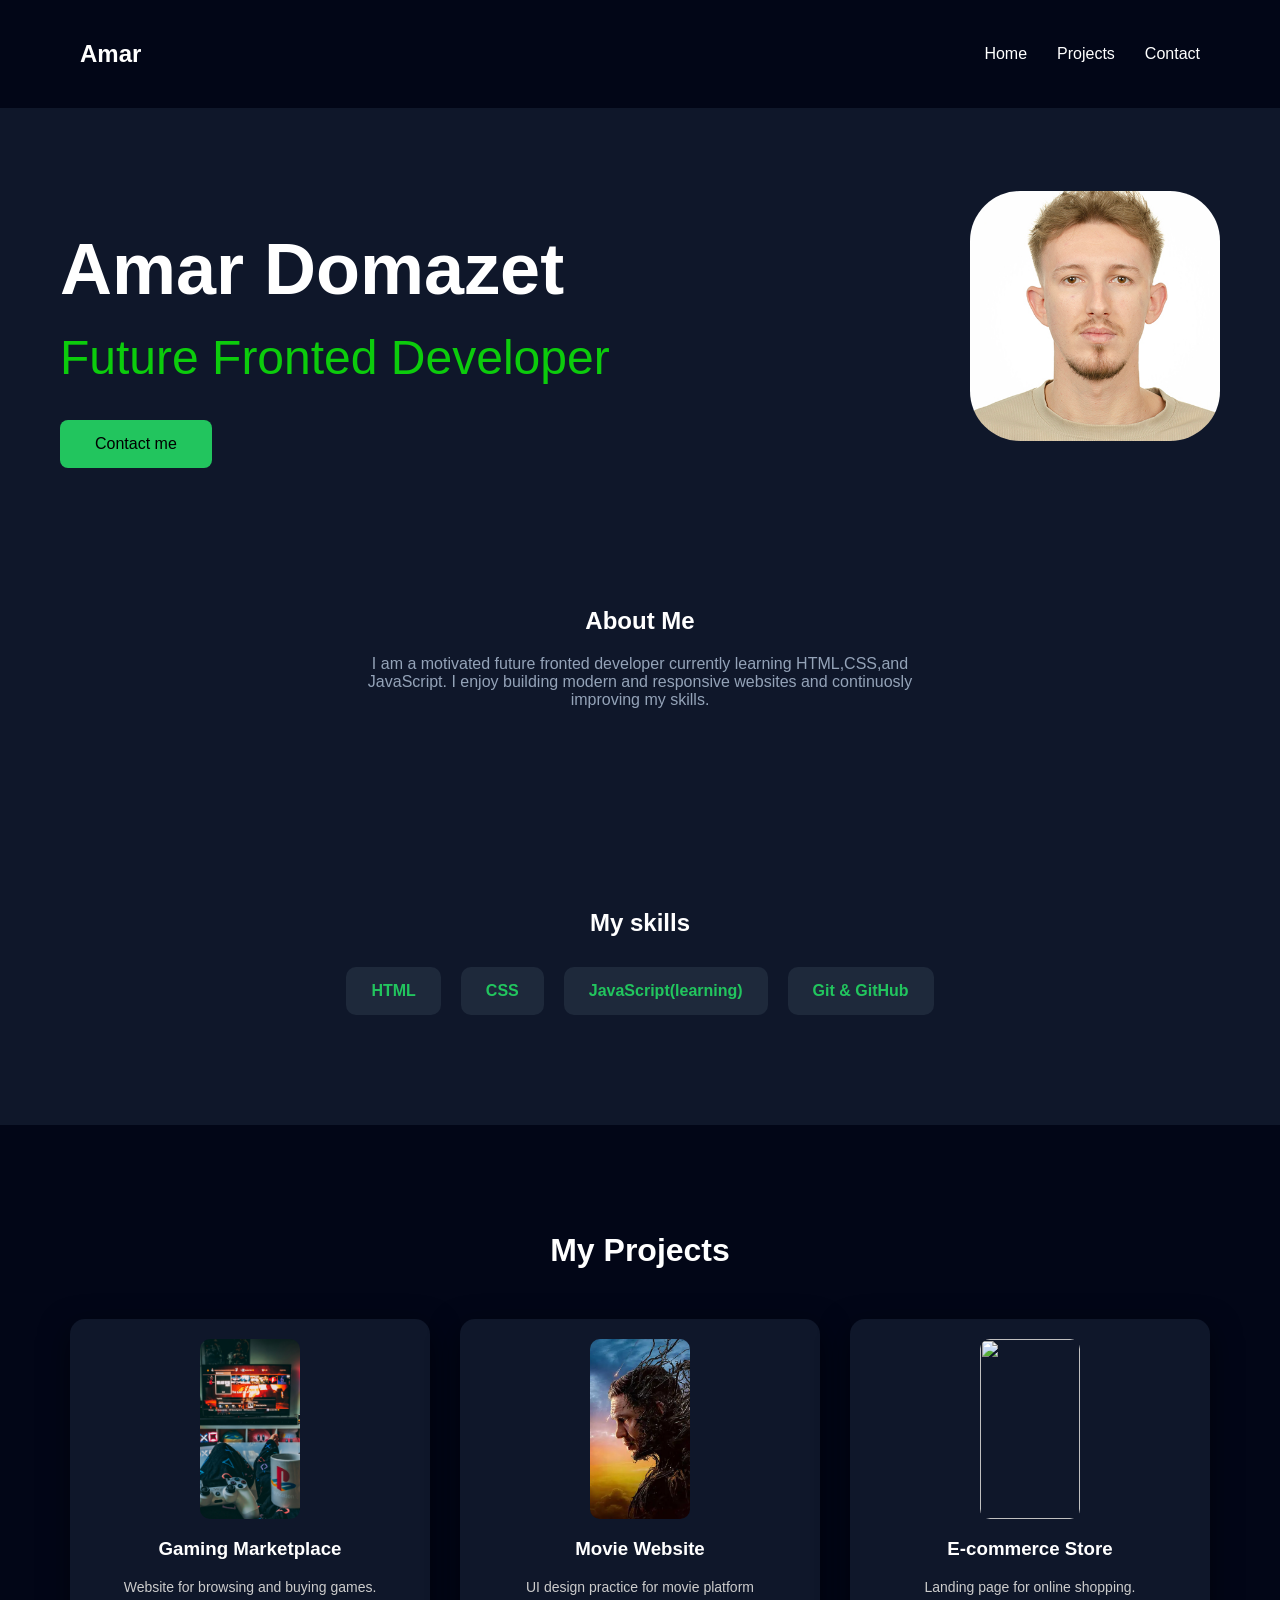
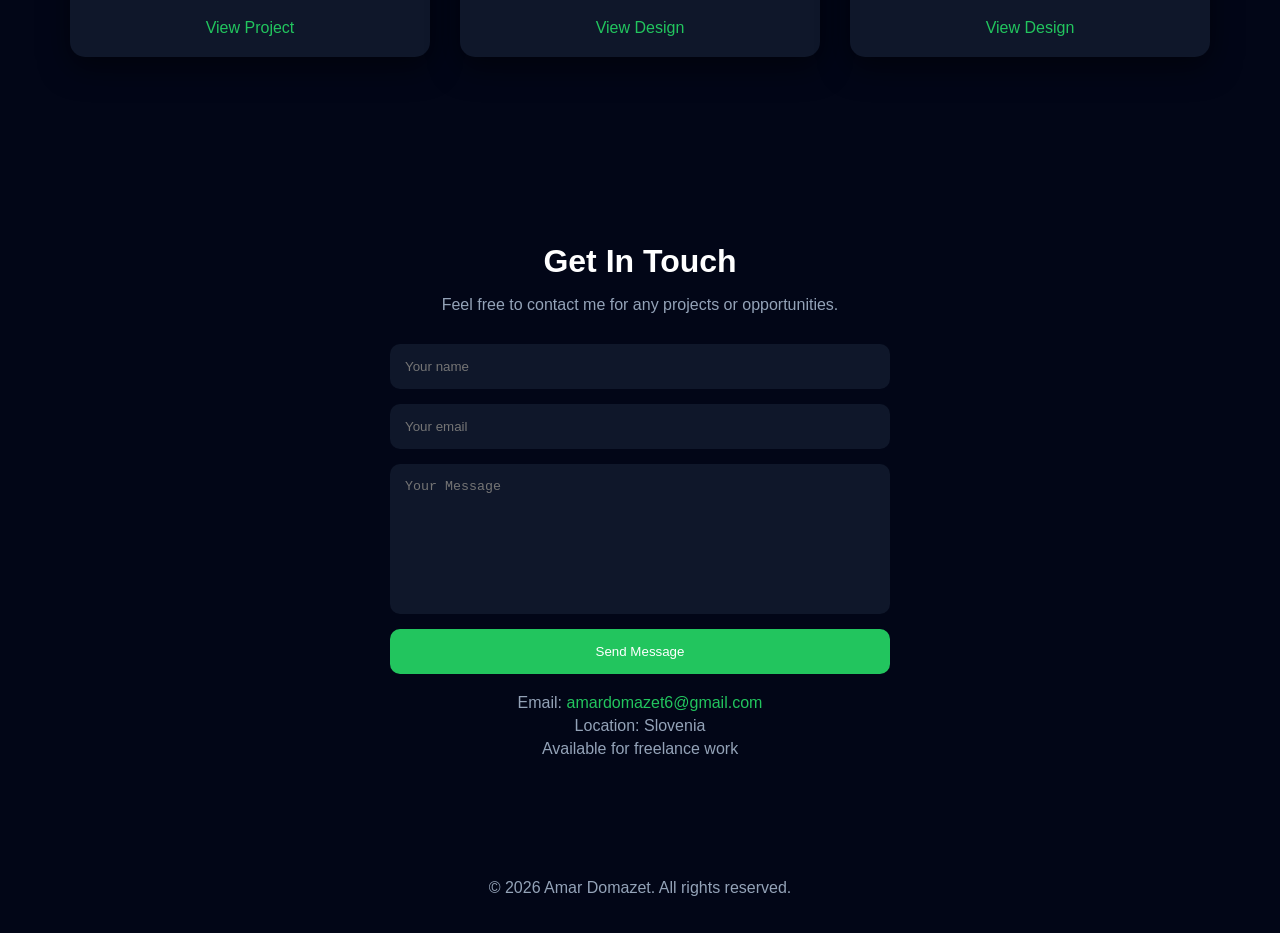
==== inde.html @ 66a32590 "initial portofolio upload" ====
<!DOCTYPE html>
<html lang="en">
<head>
    <meta charset="UTF-8">
    <title>Amar Portofolio</title>
    <link rel="stylesheet" href="style.css">
</head>
<body>

    <nav class="navbar">
        <h2>Amar</h2>

        <ul>
            <li><a href="#">Home</a></li>
            <li><a href="#projects">Projects</a></li>
            <li><a href="#contact">Contact</a></li>
        </ul>

    </nav>

    <section class="hero">
        <div class="hero-text">
        <h1>Amar Domazet</h1>
        <p>Future Fronted Developer</p>
        <button>Contact me</button>
        </div>

        <div class="hero-img">
            <img src="me.jpg" alt="">
        </div>

    </section>

    <section class="about">
        <h2>About Me</h2>
        <p>
            I am a motivated future fronted developer currently learning HTML,CSS,and JavaScript.
            I enjoy building modern and responsive websites and continuosly improving my skills.
        </p>
    </section>

    <section class="skills">
        <h2>My skills</h2>

        <div class="skills-container">
            <div class="skill">HTML</div>
            <div class="skill">CSS</div>
            <div class="skill">JavaScript(learning)</div>
            <div class="skill">Git & GitHub</div>
        </div>
    </section>

    <section class="projects">
        <h2>My Projects</h2>

        <div class="projects-container">

            <div class="project-card">
                <img src="gaming.jpg">
                <h3>Gaming Marketplace</h3>
                <p>Website for browsing and buying games.</p>
                <a href="https://ammar1312.github.io/gaming-marketplace/"target="_blank">View Project</a>
            </div>

            <div class="project-card">
                <img src="movie.jpg">
                <h3>Movie Website</h3>
                <p>UI design practice for movie platform</p>
                <a href="#">View Design</a>
            </div>

            <div class="project-card">
                <img src="ecommerce.jpg">
                <h3>E-commerce Store</h3>
                <p>Landing page for online shopping.</p>
                <a href="#">View Design</a>
            </div>

        </div>
    </section>

    <section id="contact" class="contact">
        <h2>Get In Touch</h2>
        <p>Feel free to contact me for any projects or opportunities.</p>

        <form class="contact-form">
            <input type="text" placeholder="Your name" required>
            <input type="email" placeholder="Your email" required>
            <textarea placeholder="Your Message" required></textarea>

            <button type="submit">Send Message</button>
        </form>

        <div class="contact-info">
            <p> Email: <a href="amardomazet6@gmail.com">amardomazet6@gmail.com</a></p>
            <p>Location: Slovenia</p>
            <p>Available for freelance work</p>
        </div>
    </section>

    <footer class="footer">
        <p>© 2026 Amar Domazet. All rights reserved.</p>
    </footer>
    


</body>
</html>
---- style.css ----
body {
    margin: 0;
    font-family: Arial;
    background: #0f172a;
    color: white;
}

.hero {
    display: flex;
    justify-content: space-between;
    align-items: center;
    padding: 60px;
} 

.hero-text {
    font-size: 48px;
}

.hero-text p {
    margin: 20px 0;
    color: #0ccc0c;
}

.hero-text button {
    padding: 15px 35px;
    font-size: 16px;
    background: #22c55e;
    border: none;
    border-radius: 8px;
    cursor: pointer;
}

.hero-img img {
    width: 250px;
    height: 250px;
    border-radius: 50px;
    object-fit: cover;
}

.hero-text button:hover {
    background: #16a34a;
}

.hero-text h1 {
    margin-bottom: 10px;
}

.projects {
    padding: 80px 60px;
    background: #020617;
    color: white;
    margin-top: 50px;
}

.projects h2 {
    text-align: center;
    margin-bottom: 50px;
    font-size: 32px;
}

.projects-container {
    display: flex;
    justify-content: center;
    gap: 30px;
}

.project-card {
    background: #0f172a;
    padding: 20px;
    border-radius: 15px;
    width: 320px;
    text-align: center;
    transition: 0.3s;
    box-shadow: 0 10px 30px rgba(0, 0, 0, 0.5);
}

.project-card img {
    width: 100px;
    height: 180px;
    object-fit: cover;
    border-radius: 10px;
}

.project-card h3 {
    margin-top: 15px;
}

.project-card p {
    font-size: 14px;
    color: #ccc;
}

.project-card a {
    display: inline-block;
    margin-top: 10px;
    color: #22c55e;
    text-decoration: none;
}

.project-card:hover {
    transform: translateY(-10px)
    scale(1.03);
}

.navbar {
    display: flex;
    justify-content: space-between;
    align-items: center;
    padding: 20px 80px;
    position: sticky;
    top: 0;
    background: #020617;
    z-index: 1000;
}

.navbar h2 {
    color: white;
}

.navbar ul {
    display: flex;
    gap: 30px;
    list-style: none;
}

.navbar a {
    text-decoration: none;
    color: white;
    transition: 0.3s;
}

.navbar a:hover {
    color: #22c55e;
    text-shadow: 0 0 10px #22c55e;
}

.navbar a:active {
    color: #22c55e;
}

.contact {
    text-align: center;
    padding: 80px 20px;
    background: #020617;
    color: white;
}

.contact h2 {
    font-size: 32px;
    margin-bottom: 10px;
}

.contact p {
    margin-bottom: 30px;
    color: #94a3b8;
}

.contact-form {
    max-width: 500px;
    margin: 0 auto;

    display: flex;
    flex-direction: column;
    gap: 15px;
}

.contact-form input,
.contact-form textarea {
    padding: 15px;
    border-radius: 10px;
    border: none;
    outline: none;

    background: #0f172a;
    color: white;
}

.contact-form textarea {
    height: 120px;
    resize: none;
}

.contact-form button {
    padding: 15px;
    border: none;
    border-radius: 10px;

    background: #22c55e;
    color: white;
    cursor: pointer;
    transition: 0.3s;
}

.contact-form button:hover {
    box-shadow: 0 0 25px #22c55e;
    transform: scale(1.03);
}

.contact-form input:focus,
.contact-form textarea:focus {
    box-shadow: 0 0 10px #22c55e;
}

.about {
    text-align: center;
    padding: 60px 20px;
    color: white;
    margin-bottom: 60px;
}

.about p {
    max-width: 600px;
    margin: 0 auto;
    color: #94a3b8;
}

.footer {
    text-align: center;
    padding: 20px;
    background: #020617;
    color: #94a3b8;
}

.skills {
    text-align: center;
    padding: 60px 20px;
    color: white;
}

.skills-container {
    display: flex;
    justify-content: center;
    gap: 20px;
    flex-wrap: wrap;
    margin-top: 30px;
}

.skill {
    background: #1e293b;
    padding: 15px 25px;
    border-radius: 10px;
    color: #22c55e;
    font-weight: bold;
    transition: 0.3s;
    box-shadow: 0 5 15px rgba(0, 0, 0, 0.3);
}

.skill :hover {
    transform: translateY(-5px) scale(1.05);
    background: #22c55e;
    color: black;
}

.contact-info {
    margin-top: 20px;
    text-align: center;
    color: #94a3b8;
}

.contact-info p {
    margin: 5px 0;
}

.button {
    font-weight: bold;
    letter-spacing: 1px;
}

.contact-info a {
    color: #22c55e;
    text-decoration: none;
}

.contact-info a:hover {
    text-decoration: underline;
}
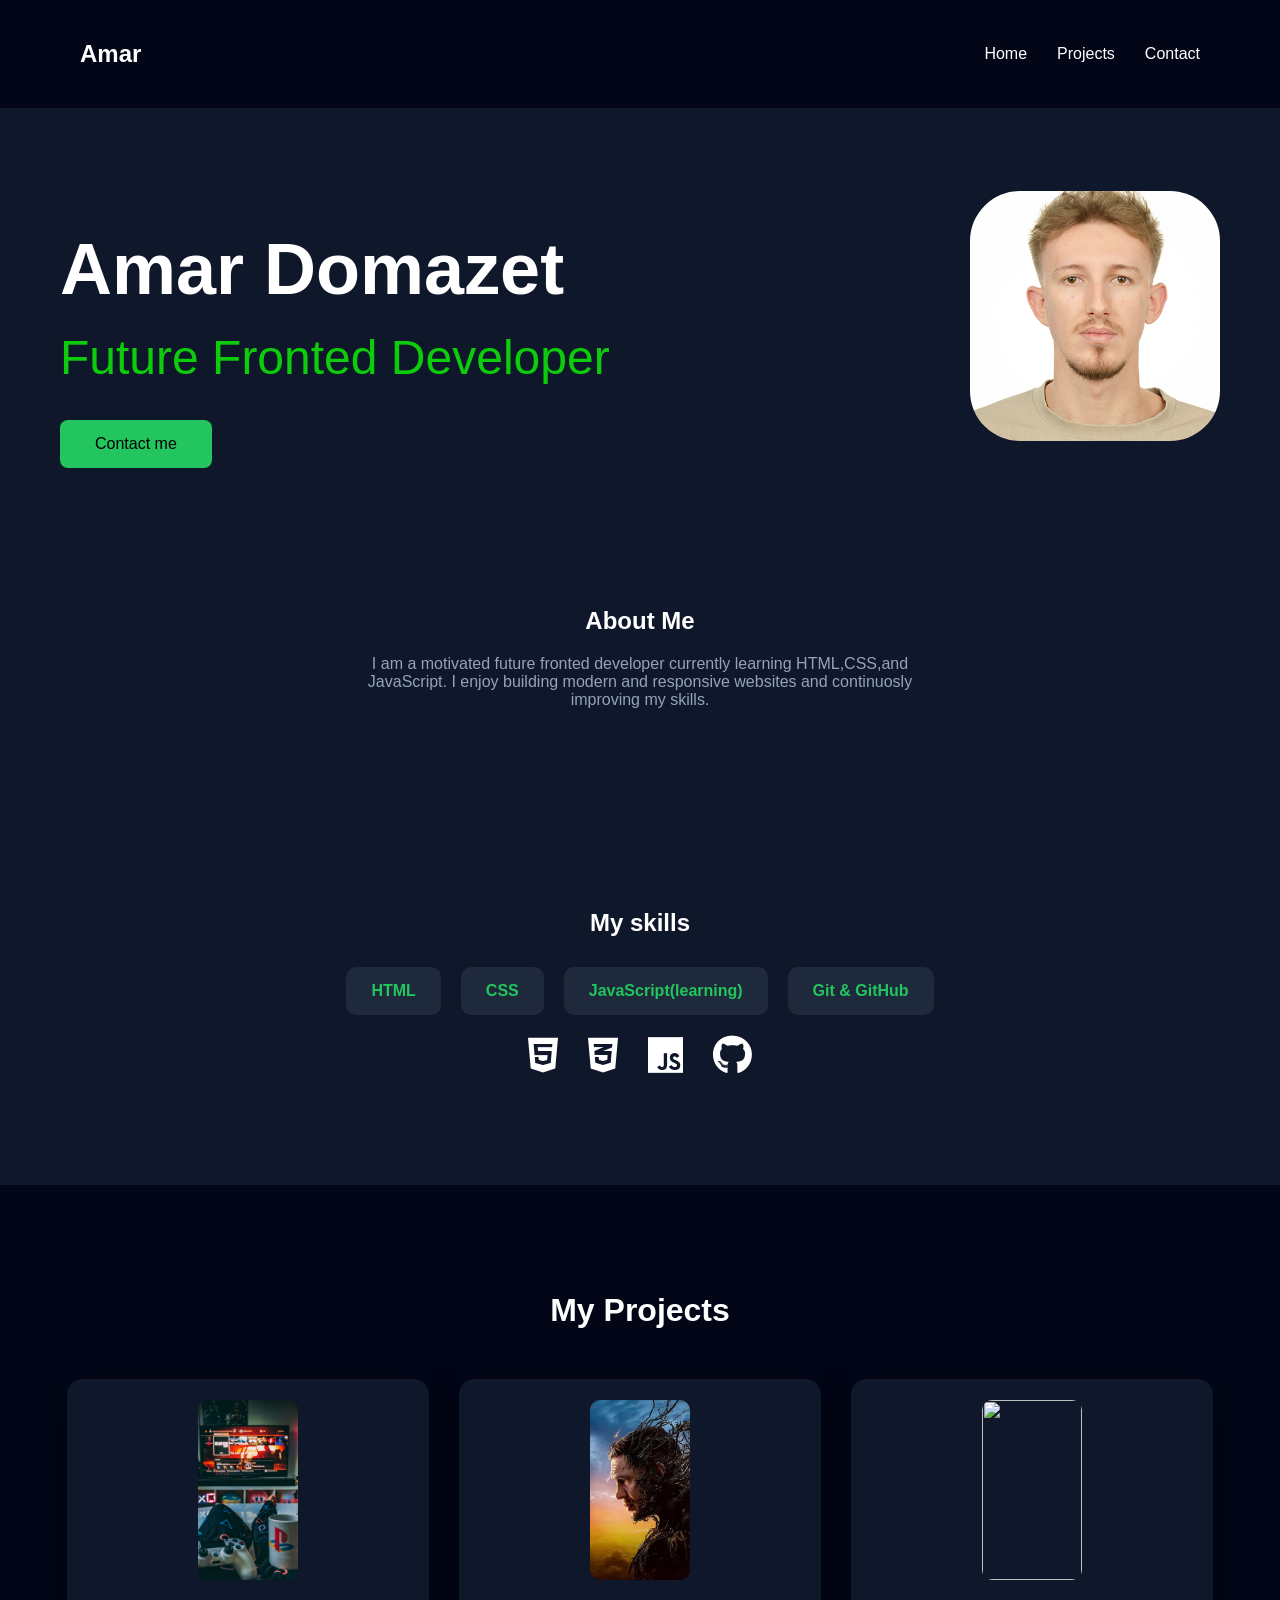
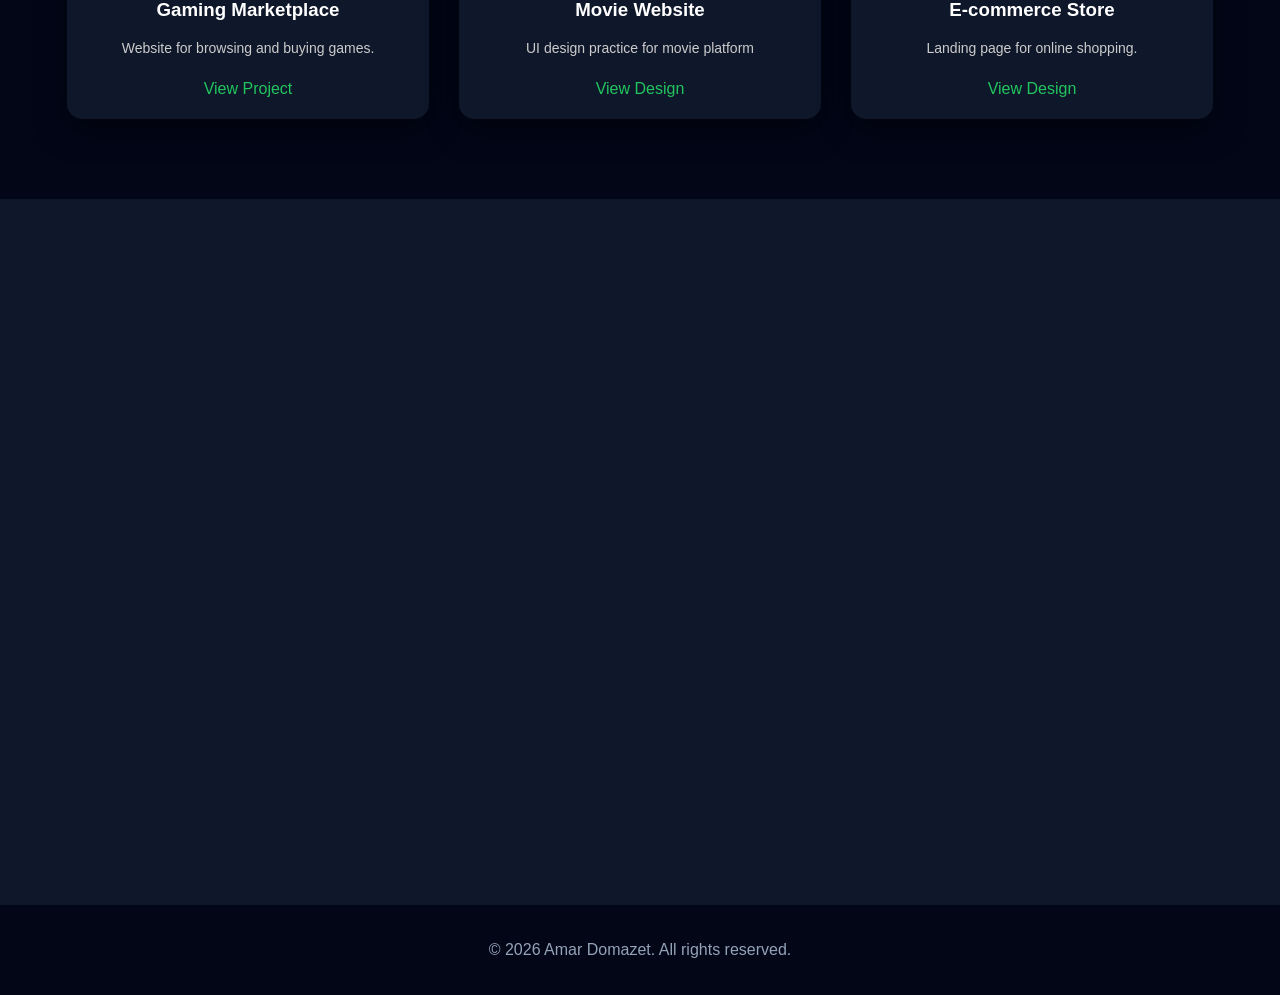
==== commit bfcfc1e4: "final portofolio update" ====
--- a/inde.html
+++ b/inde.html
@@ -4,6 +4,7 @@
     <meta charset="UTF-8">
     <title>Amar Portofolio</title>
     <link rel="stylesheet" href="style.css">
+    <link rel="stylesheet" href="https://cdnjs.cloudflare.com/ajax/libs/font-awesome/6.5.0/css/all.min.css">
 </head>
 <body>
 
@@ -18,7 +19,7 @@
 
     </nav>
 
-    <section class="hero">
+    <section class="hero reveal">
         <div class="hero-text">
         <h1>Amar Domazet</h1>
         <p>Future Fronted Developer</p>
@@ -31,7 +32,7 @@
 
     </section>
 
-    <section class="about">
+    <section class="about reveal">
         <h2>About Me</h2>
         <p>
             I am a motivated future fronted developer currently learning HTML,CSS,and JavaScript.
@@ -39,7 +40,7 @@
         </p>
     </section>
 
-    <section class="skills">
+    <section class="skills reveal">
         <h2>My skills</h2>
 
         <div class="skills-container">
@@ -48,9 +49,17 @@
             <div class="skill">JavaScript(learning)</div>
             <div class="skill">Git & GitHub</div>
         </div>
+
+        <div class="skills-icons">
+            <i class="fab fa-html5"></i>
+            <i class="fab fa-css3-alt"></i>
+            <i class="fab fa-js"></i>
+            <i class="fab fa-github"></i>
+        </div>
+        
     </section>
 
-    <section class="projects">
+    <section id="projects" class="projects reveal">
         <h2>My Projects</h2>
 
         <div class="projects-container">
@@ -79,7 +88,7 @@
         </div>
     </section>
 
-    <section id="contact" class="contact">
+    <section id="contact" class="contact reveal">
         <h2>Get In Touch</h2>
         <p>Feel free to contact me for any projects or opportunities.</p>
 
@@ -102,6 +111,20 @@
         <p>© 2026 Amar Domazet. All rights reserved.</p>
     </footer>
     
+    <script>
+  const reveals = document.querySelectorAll(".reveal");
+
+  window.addEventListener("scroll", () => {
+    reveals.forEach((el) => {
+      const windowHeight = window.innerHeight;
+      const elementTop = el.getBoundingClientRect().top;
+
+      if (elementTop < windowHeight - 100) {
+        el.classList.add("active");
+      }
+    });
+  });
+</script>
 
 
 </body>
--- a/style.css
+++ b/style.css
@@ -72,6 +72,7 @@
     text-align: center;
     transition: 0.3s;
     box-shadow: 0 10px 30px rgba(0, 0, 0, 0.5);
+    border: 1px solid transparent;
 }
 
 .project-card img {
@@ -79,6 +80,11 @@
     height: 180px;
     object-fit: cover;
     border-radius: 10px;
+    transition: 0.3s;
+}
+
+.project-card:hover img {
+    transform: scale(1.05);
 }
 
 .project-card h3 {
@@ -98,8 +104,15 @@
 }
 
 .project-card:hover {
-    transform: translateY(-10px)
-    scale(1.03);
+    transform: translateY(-10px) scale(1.03);
+    box-shadow: 0 10 25px rgba(34, 197, 94, 0.5);
+    border: 1px solid #22c55e;
+    background: #1e293b;
+}
+
+.project-card a:hover {
+    box-shadow: 0 0 15px #22c55e;
+    transform: scale(1.05);
 }
 
 .navbar {
@@ -264,6 +277,11 @@
 .button {
     font-weight: bold;
     letter-spacing: 1px;
+    background: #22c55e;
+    color: black;
+    padding: 10px 20px;
+    border-radius: 8px;
+    transition: 0.3s;
 }
 
 .contact-info a {
@@ -273,4 +291,34 @@
 
 .contact-info a:hover {
     text-decoration: underline;
+}
+
+.reveal {
+    opacity: 0;
+    transform: translateY(50px);
+    transition: all 0.8s ease;
+}
+
+.reveal.active {
+    opacity: 1;
+    transform: translateY(0);
+}
+
+.skills-icons {
+    display: flex;
+    justify-content: center;
+    gap: 30px;
+    font-size: 40px;
+    margin-top: 20px;
+}
+
+.skills-icons i {
+    color: white;
+    transition: 0.3s;
+}
+
+.skills-icons i:hover {
+    color: #22c55e;
+    transform: scale(1.2);
+    text-shadow: 0 0 10px #22c55e;
 }
